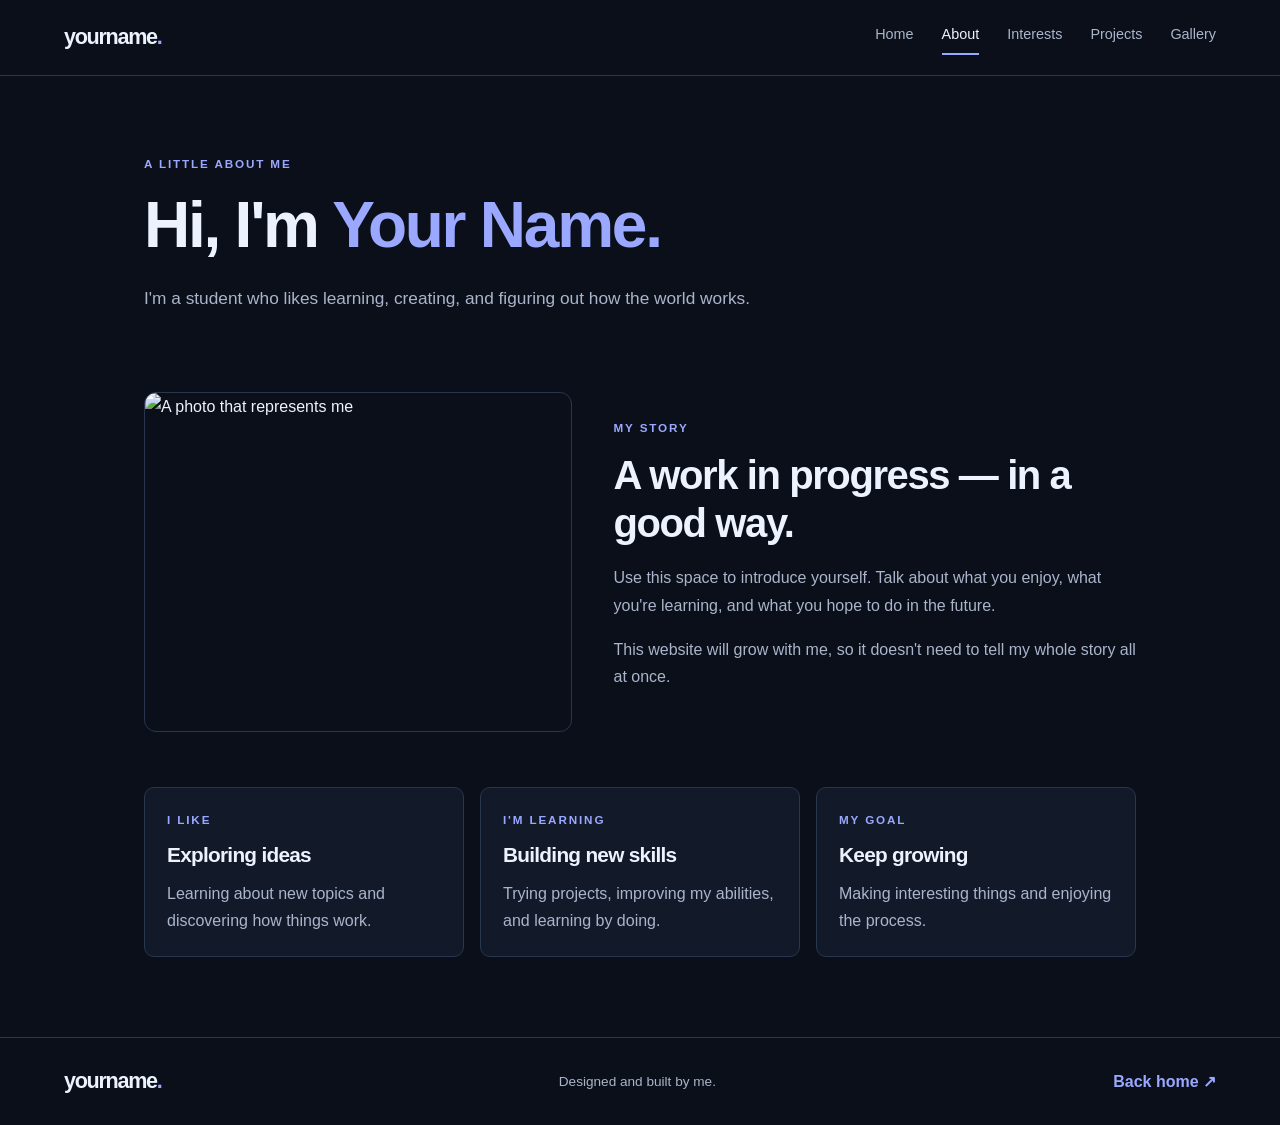
==== about.html @ 41f3fbe9 "Add files via upload" ====
<!DOCTYPE html>
<html lang="en">
<head>
    <meta charset="UTF-8">
    <meta name="viewport" content="width=device-width, initial-scale=1.0">
    <title>About | yourname.</title>
    <link rel="stylesheet" href="style.css">
</head>
<body>

    <header class="site-header">
        <a class="logo" href="index.html">yourname<span>.</span></a>
        <nav class="main-nav">
            <a href="index.html">Home</a>
            <a class="active" href="about.html">About</a>
            <a href="interests.html">Interests</a>
            <a href="projects.html">Projects</a>
            <a href="gallery.html">Gallery</a>
        </nav>
    </header>

    <main class="page-main">
        <section class="page-hero">
            <p class="eyebrow">A LITTLE ABOUT ME</p>
            <h1>Hi, I'm <span>Your Name.</span></h1>
            <p class="lead">
                I'm a student who likes learning, creating,
                and figuring out how the world works.
            </p>
        </section>

        <section class="about-layout">
            <img class="about-image"
                 src="images/about.jpg"
                 alt="A photo that represents me">

            <div>
                <p class="eyebrow">MY STORY</p>
                <h2>A work in progress — in a good way.</h2>

                <p class="muted">
                    Use this space to introduce yourself.
                    Talk about what you enjoy, what you're
                    learning, and what you hope to do in the future.
                </p>

                <p class="muted">
                    This website will grow with me, so it doesn't
                    need to tell my whole story all at once.
                </p>
            </div>
        </section>

        <section class="info-grid">
            <article class="info-panel">
                <p class="eyebrow">I LIKE</p>
                <h3>Exploring ideas</h3>
                <p class="muted">
                    Learning about new topics and discovering
                    how things work.
                </p>
            </article>

            <article class="info-panel">
                <p class="eyebrow">I'M LEARNING</p>
                <h3>Building new skills</h3>
                <p class="muted">
                    Trying projects, improving my abilities,
                    and learning by doing.
                </p>
            </article>

            <article class="info-panel">
                <p class="eyebrow">MY GOAL</p>
                <h3>Keep growing</h3>
                <p class="muted">
                    Making interesting things and enjoying
                    the process.
                </p>
            </article>
        </section>
    </main>

    <footer class="site-footer">
        <a class="logo" href="index.html">yourname<span>.</span></a>
        <p>Designed and built by me.</p>
        <a class="text-link" href="index.html">Back home ↗</a>
    </footer>

</body>
</html>
---- style.css ----
/* ===== COLORS: CUSTOMIZE THESE FIRST ===== */

:root {
  --background: #0b0f19;
  --surface: #121a2a;
  --surface-hover: #18233a;
  --text: #edf2ff;
  --muted: #aab5cb;
  --accent: #9aa8ff;
  --border: #29364f;
  --max-width: 1120px;
}

/* ===== GENERAL STYLES ===== */

* {
  box-sizing: border-box;
}

html {
  scroll-behavior: smooth;
  scroll-padding-top: 90px;
}

body {
  margin: 0;
  background: var(--background);
  color: var(--text);
  font-family: Arial, Helvetica, sans-serif;
  line-height: 1.7;
}

img {
  display: block;
  max-width: 100%;
}

a {
  color: inherit;
  text-decoration: none;
}

p {
  margin-top: 0;
}

h1,
h2,
h3 {
  line-height: 1.2;
  letter-spacing: -0.035em;
}

h1 {
  font-size: clamp(2.7rem, 6vw, 4.8rem);
  margin: 0 0 20px;
}

h2 {
  font-size: clamp(1.7rem, 3.5vw, 2.5rem);
  margin: 0;
}

h3 {
  font-size: 1.3rem;
  margin: 8px 0;
}

h1 span,
h2 span,
.logo span {
  color: var(--accent);
}

.muted,
.lead {
  color: var(--muted);
}

.lead {
  font-size: 1.08rem;
  max-width: 610px;
}

.eyebrow,
.card-kicker {
  color: var(--accent);
  font-size: 0.73rem;
  font-weight: bold;
  letter-spacing: 0.16em;
  margin: 0 0 13px;
}

/* ===== NAVIGATION ===== */

.site-header {
  min-height: 76px;
  padding: 16px 5%;
  display: flex;
  align-items: center;
  justify-content: space-between;
  gap: 24px;
  border-bottom: 1px solid var(--border);
  background: var(--background);
}

.logo {
  font-size: 1.35rem;
  font-weight: 800;
  letter-spacing: -0.06em;
  white-space: nowrap;
}

.main-nav {
  display: flex;
  flex-wrap: wrap;
  gap: clamp(12px, 2.4vw, 28px);
}

.main-nav a {
  color: var(--muted);
  font-size: 0.9rem;
  transition: color 0.2s;
}

.main-nav a:hover,
.main-nav a.active {
  color: var(--text);
}

.main-nav a.active {
  box-shadow: 0 2px 0 var(--accent);
  padding-bottom: 7px;
}

/* ===== HOMEPAGE HERO ===== */

.hero {
  max-width: var(--max-width);
  margin: 0 auto;
  padding: 32px 5% 64px;
}

.hero-banner {
  min-height: clamp(220px, 34vw, 390px);
  border: 1px solid var(--border);
  border-radius: 16px;
  overflow: hidden;
  margin-bottom: 35px;

  background-color: #202d49;
  background-image:
    linear-gradient(90deg, rgba(8, 13, 24, 0.15), rgba(8, 13, 24, 0.02)),
    url("images/banner.png");

  background-size: cover;
  background-position: center 52%;
}

.hero-copy {
  max-width: 760px;
}

.hero-copy h1 {
  margin-bottom: 17px;
}

.actions {
  display: flex;
  align-items: center;
  flex-wrap: wrap;
  gap: 24px;
  margin-top: 26px;
}

.button {
  display: inline-flex;
  align-items: center;
  gap: 12px;
  padding: 11px 17px;
  border-radius: 7px;
  background: var(--accent);
  color: #101525;
  font-weight: bold;
  transition:
    transform 0.2s,
    filter 0.2s;
}

.button:hover {
  transform: translateY(-2px);
  filter: brightness(1.08);
}

.text-link {
  color: var(--accent);
  font-weight: bold;
}

.text-link:hover {
  text-decoration: underline;
  text-underline-offset: 4px;
}

/* ===== INTRODUCTION STRIP ===== */

.intro-strip {
  max-width: var(--max-width);
  margin: 0 auto;
  padding: 36px 5%;
  display: grid;
  grid-template-columns: 1fr 1fr;
  gap: 42px;
  align-items: center;
  border-top: 1px solid var(--border);
  border-bottom: 1px solid var(--border);
}

.intro-strip > p {
  color: var(--muted);
  margin: 0;
}

/* ===== HOMEPAGE CARDS ===== */

.section {
  max-width: var(--max-width);
  margin: 0 auto;
  padding: 76px 5%;
}

.section-heading {
  display: flex;
  justify-content: space-between;
  align-items: end;
  gap: 20px;
  margin-bottom: 27px;
}

.section-heading > p {
  margin: 0;
  font-size: 0.9rem;
}

.card-grid,
.interest-grid {
  display: grid;
  grid-template-columns: repeat(2, minmax(0, 1fr));
  gap: 20px;
}

.card,
.interest-card {
  background: var(--surface);
  border: 1px solid var(--border);
  border-radius: 12px;
  overflow: hidden;
  transition:
    transform 0.22s,
    border-color 0.22s,
    background 0.22s;
}

.card:hover {
  transform: translateY(-4px);
  border-color: var(--accent);
  background: var(--surface-hover);
}

.card img,
.interest-card img {
  width: 100%;
  height: 210px;
  object-fit: cover;
  background: var(--surface-hover);
}

.card-body {
  position: relative;
  padding: 21px;
}

.card-kicker {
  font-size: 0.68rem;
  margin-bottom: 7px;
}

.card h3 {
  padding-right: 25px;
}

.card h3 span {
  float: right;
  color: var(--accent);
  font-weight: normal;
}

.card-body > p:last-child {
  color: var(--muted);
  font-size: 0.92rem;
  margin: 0;
}

/* ===== CURRENTLY SECTION ===== */

.currently {
  max-width: calc(var(--max-width) - 10%);
  margin: 0 auto 76px;
  padding: 28px;
  display: flex;
  align-items: center;
  gap: 22px;
  border: 1px solid var(--border);
  border-radius: 12px;
  background: var(--surface);
}

.currently-mark {
  display: grid;
  place-items: center;
  flex: 0 0 48px;
  height: 48px;
  border-radius: 50%;
  background: #222d4b;
  color: var(--accent);
  font-size: 1.5rem;
}

.currently h2 {
  font-size: 1.35rem;
  margin-bottom: 7px;
}

.currently p {
  margin-bottom: 0;
}

.currently > .text-link {
  margin-left: auto;
  white-space: nowrap;
}

/* ===== OTHER PAGES ===== */

.page-main {
  max-width: var(--max-width);
  margin: 0 auto;
  padding: 0 5% 80px;
}

.page-hero {
  padding: 78px 0 42px;
  max-width: 760px;
}

.page-hero h1 {
  font-size: clamp(2.5rem, 5vw, 4rem);
}

.about-layout {
  display: grid;
  grid-template-columns: 0.9fr 1.1fr;
  gap: 42px;
  align-items: center;
  padding: 20px 0 55px;
}

.about-image {
  width: 100%;
  height: 340px;
  object-fit: cover;
  border-radius: 12px;
  border: 1px solid var(--border);
}

.about-layout .muted {
  margin-top: 17px;
}

.info-grid {
  display: grid;
  grid-template-columns: repeat(3, minmax(0, 1fr));
  gap: 16px;
}

.info-panel {
  padding: 22px;
  border: 1px solid var(--border);
  background: var(--surface);
  border-radius: 10px;
}

.info-panel h3 {
  margin-bottom: 12px;
}

.info-panel p:last-child {
  margin-bottom: 0;
}

/* INTERESTS */

.interest-grid {
  padding-bottom: 10px;
}

.interest-card .card-body {
  padding: 20px;
}

.interest-card .muted {
  margin-bottom: 0;
  font-size: 0.92rem;
}

/* PROJECTS */

.project-list {
  display: grid;
  gap: 20px;
}

.project-row {
  display: grid;
  grid-template-columns: 0.8fr 1.2fr;
  gap: 25px;
  align-items: center;
  padding: 18px;
  background: var(--surface);
  border: 1px solid var(--border);
  border-radius: 12px;
}

.project-row img {
  width: 100%;
  height: 220px;
  object-fit: cover;
  border-radius: 8px;
}

.project-row h2 {
  font-size: 1.55rem;
  margin-bottom: 12px;
}

.tag-list {
  display: flex;
  flex-wrap: wrap;
  gap: 8px;
  margin: 18px 0 0;
}

.tag-list span {
  font-size: 0.78rem;
  color: var(--accent);
  padding: 4px 9px;
  border: 1px solid var(--border);
  border-radius: 5px;
}

.note {
  color: var(--muted);
  margin-top: 25px;
  font-size: 0.9rem;
}

code {
  color: var(--accent);
  overflow-wrap: anywhere;
}

/* GALLERY */

.gallery-grid {
  display: grid;
  grid-template-columns: repeat(3, minmax(0, 1fr));
  gap: 15px;
}

.gallery-grid figure {
  margin: 0;
  overflow: hidden;
  border: 1px solid var(--border);
  border-radius: 10px;
  background: var(--surface);
}

.gallery-grid img {
  width: 100%;
  aspect-ratio: 4 / 3;
  object-fit: cover;
  transition: transform 0.25s;
}

.gallery-grid figure:hover img {
  transform: scale(1.035);
}

.gallery-grid figcaption {
  padding: 11px 13px;
  color: var(--muted);
  font-size: 0.85rem;
}

/* ===== FOOTER ===== */

.site-footer {
  display: flex;
  align-items: center;
  justify-content: space-between;
  flex-wrap: wrap;
  gap: 16px;
  padding: 25px 5%;
  border-top: 1px solid var(--border);
  color: var(--muted);
}

.site-footer p {
  margin: 0;
  font-size: 0.85rem;
}

.site-footer .logo {
  color: var(--text);
}

/* ===== MOBILE LAYOUT ===== */

@media (max-width: 720px) {
  .site-header {
    align-items: flex-start;
    flex-direction: column;
    padding: 17px 5%;
    gap: 14px;
  }

  .main-nav {
    gap: 12px 18px;
  }

  .main-nav a {
    font-size: 0.85rem;
  }

  .hero {
    padding-top: 22px;
  }

  .hero-banner {
    min-height: 210px;
    margin-bottom: 28px;
  }

  .intro-strip,
  .about-layout {
    grid-template-columns: 1fr;
    gap: 18px;
  }

  .section-heading {
    align-items: flex-start;
    flex-direction: column;
  }

  .card-grid,
  .interest-grid {
    grid-template-columns: 1fr;
  }

  .card img,
  .interest-card img {
    height: 220px;
  }

  .currently {
    align-items: flex-start;
    flex-wrap: wrap;
    margin: 0 5% 55px;
    padding: 22px;
  }

  .currently > .text-link {
    margin-left: 0;
  }

  .info-grid {
    grid-template-columns: 1fr;
  }

  .project-row {
    grid-template-columns: 1fr;
  }

  .project-row img {
    height: 210px;
  }

  .gallery-grid {
    grid-template-columns: repeat(2, minmax(0, 1fr));
    gap: 10px;
  }

  .page-hero {
    padding-top: 55px;
  }
}
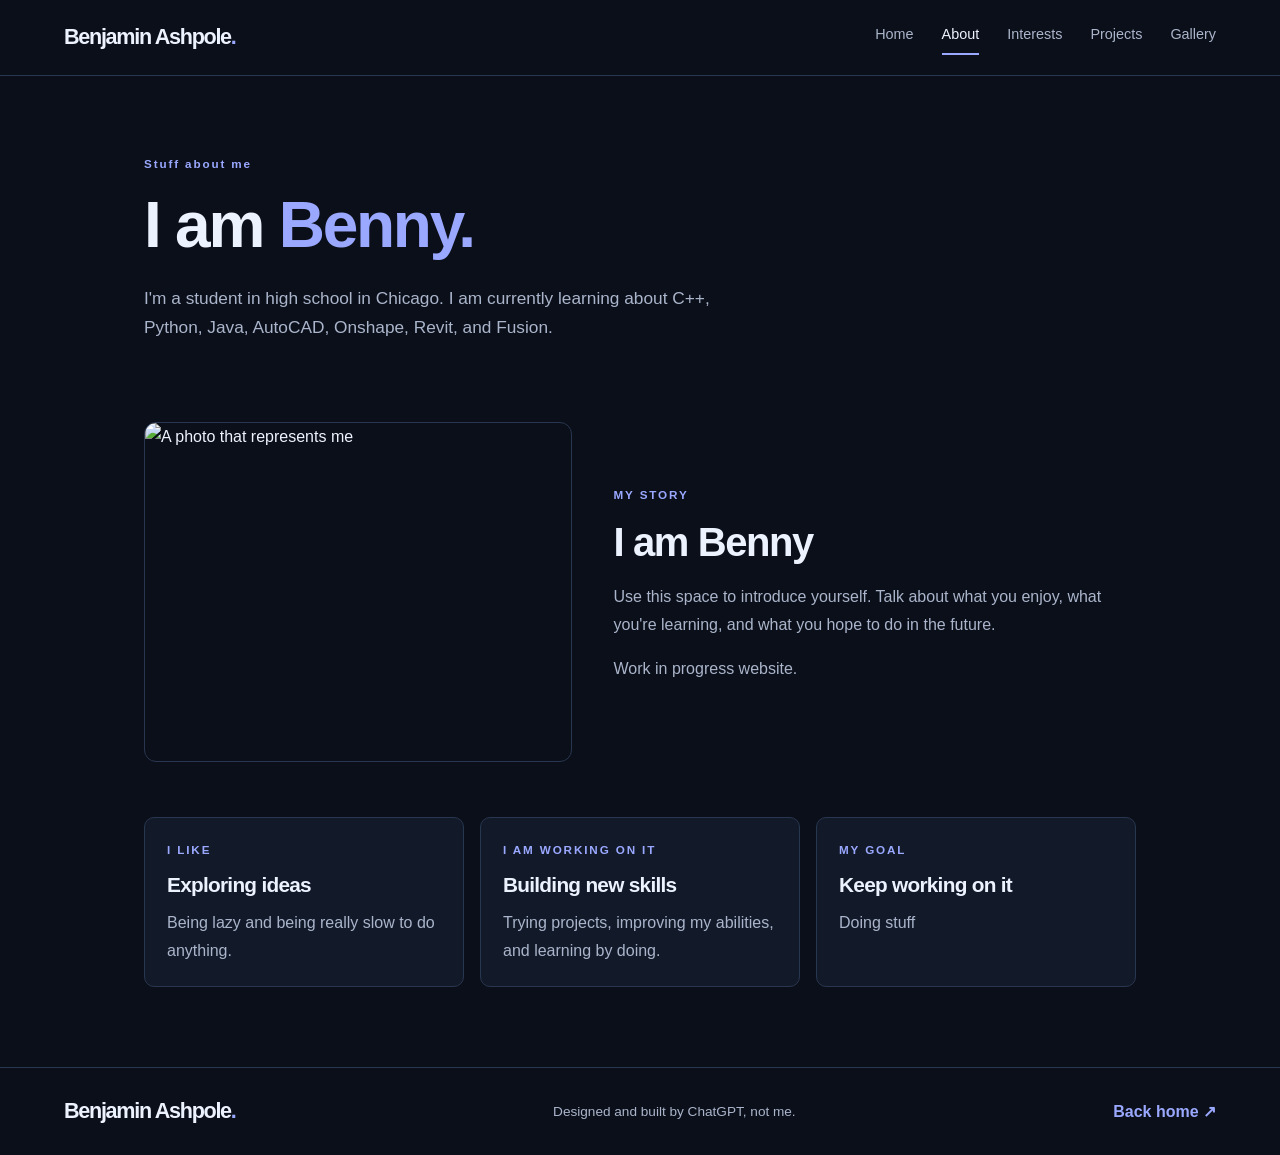
==== commit e28dc08c: "Add files via upload" ====
--- a/about.html
+++ b/about.html
@@ -1,92 +1,80 @@
-
-<!DOCTYPE html>
+<!doctype html>
 <html lang="en">
-<head>
-    <meta charset="UTF-8">
-    <meta name="viewport" content="width=device-width, initial-scale=1.0">
-    <title>About | yourname.</title>
-    <link rel="stylesheet" href="style.css">
-</head>
-<body>
-
+  <head>
+    <meta charset="UTF-8" />
+    <meta name="viewport" content="width=device-width, initial-scale=1.0" />
+    <title>About | Benjamin Ashpole.</title>
+    <link rel="stylesheet" href="style.css" />
+  </head>
+  <body>
     <header class="site-header">
-        <a class="logo" href="index.html">yourname<span>.</span></a>
-        <nav class="main-nav">
-            <a href="index.html">Home</a>
-            <a class="active" href="about.html">About</a>
-            <a href="interests.html">Interests</a>
-            <a href="projects.html">Projects</a>
-            <a href="gallery.html">Gallery</a>
-        </nav>
+      <a class="logo" href="index.html">Benjamin Ashpole<span>.</span></a>
+      <nav class="main-nav">
+        <a href="index.html">Home</a>
+        <a class="active" href="about.html">About</a>
+        <a href="interests.html">Interests</a>
+        <a href="projects.html">Projects</a>
+        <a href="gallery.html">Gallery</a>
+      </nav>
     </header>
 
     <main class="page-main">
-        <section class="page-hero">
-            <p class="eyebrow">A LITTLE ABOUT ME</p>
-            <h1>Hi, I'm <span>Your Name.</span></h1>
-            <p class="lead">
-                I'm a student who likes learning, creating,
-                and figuring out how the world works.
-            </p>
-        </section>
+      <section class="page-hero">
+        <p class="eyebrow">Stuff about me</p>
+        <h1>I am <span>Benny.</span></h1>
+        <p class="lead">
+          I'm a student in high school in Chicago. I am currently learning about
+          C++, Python, Java, AutoCAD, Onshape, Revit, and Fusion.
+        </p>
+      </section>
 
-        <section class="about-layout">
-            <img class="about-image"
-                 src="images/about.jpg"
-                 alt="A photo that represents me">
+      <section class="about-layout">
+        <img
+          class="about-image"
+          src="images/about.jpg"
+          alt="A photo that represents me"
+        />
 
-            <div>
-                <p class="eyebrow">MY STORY</p>
-                <h2>A work in progress — in a good way.</h2>
+        <div>
+          <p class="eyebrow">MY STORY</p>
+          <h2>I am Benny</h2>
 
-                <p class="muted">
-                    Use this space to introduce yourself.
-                    Talk about what you enjoy, what you're
-                    learning, and what you hope to do in the future.
-                </p>
+          <p class="muted">
+            Use this space to introduce yourself. Talk about what you enjoy,
+            what you're learning, and what you hope to do in the future.
+          </p>
 
-                <p class="muted">
-                    This website will grow with me, so it doesn't
-                    need to tell my whole story all at once.
-                </p>
-            </div>
-        </section>
+          <p class="muted">Work in progress website.</p>
+        </div>
+      </section>
 
-        <section class="info-grid">
-            <article class="info-panel">
-                <p class="eyebrow">I LIKE</p>
-                <h3>Exploring ideas</h3>
-                <p class="muted">
-                    Learning about new topics and discovering
-                    how things work.
-                </p>
-            </article>
+      <section class="info-grid">
+        <article class="info-panel">
+          <p class="eyebrow">I LIKE</p>
+          <h3>Exploring ideas</h3>
+          <p class="muted">Being lazy and being really slow to do anything.</p>
+        </article>
 
-            <article class="info-panel">
-                <p class="eyebrow">I'M LEARNING</p>
-                <h3>Building new skills</h3>
-                <p class="muted">
-                    Trying projects, improving my abilities,
-                    and learning by doing.
-                </p>
-            </article>
+        <article class="info-panel">
+          <p class="eyebrow">I AM WORKING ON IT</p>
+          <h3>Building new skills</h3>
+          <p class="muted">
+            Trying projects, improving my abilities, and learning by doing.
+          </p>
+        </article>
 
-            <article class="info-panel">
-                <p class="eyebrow">MY GOAL</p>
-                <h3>Keep growing</h3>
-                <p class="muted">
-                    Making interesting things and enjoying
-                    the process.
-                </p>
-            </article>
-        </section>
+        <article class="info-panel">
+          <p class="eyebrow">MY GOAL</p>
+          <h3>Keep working on it</h3>
+          <p class="muted">Doing stuff</p>
+        </article>
+      </section>
     </main>
 
     <footer class="site-footer">
-        <a class="logo" href="index.html">yourname<span>.</span></a>
-        <p>Designed and built by me.</p>
-        <a class="text-link" href="index.html">Back home ↗</a>
+      <a class="logo" href="index.html">Benjamin Ashpole<span>.</span></a>
+      <p>Designed and built by ChatGPT, not me.</p>
+      <a class="text-link" href="index.html">Back home ↗</a>
     </footer>
-
-</body>
+  </body>
 </html>
